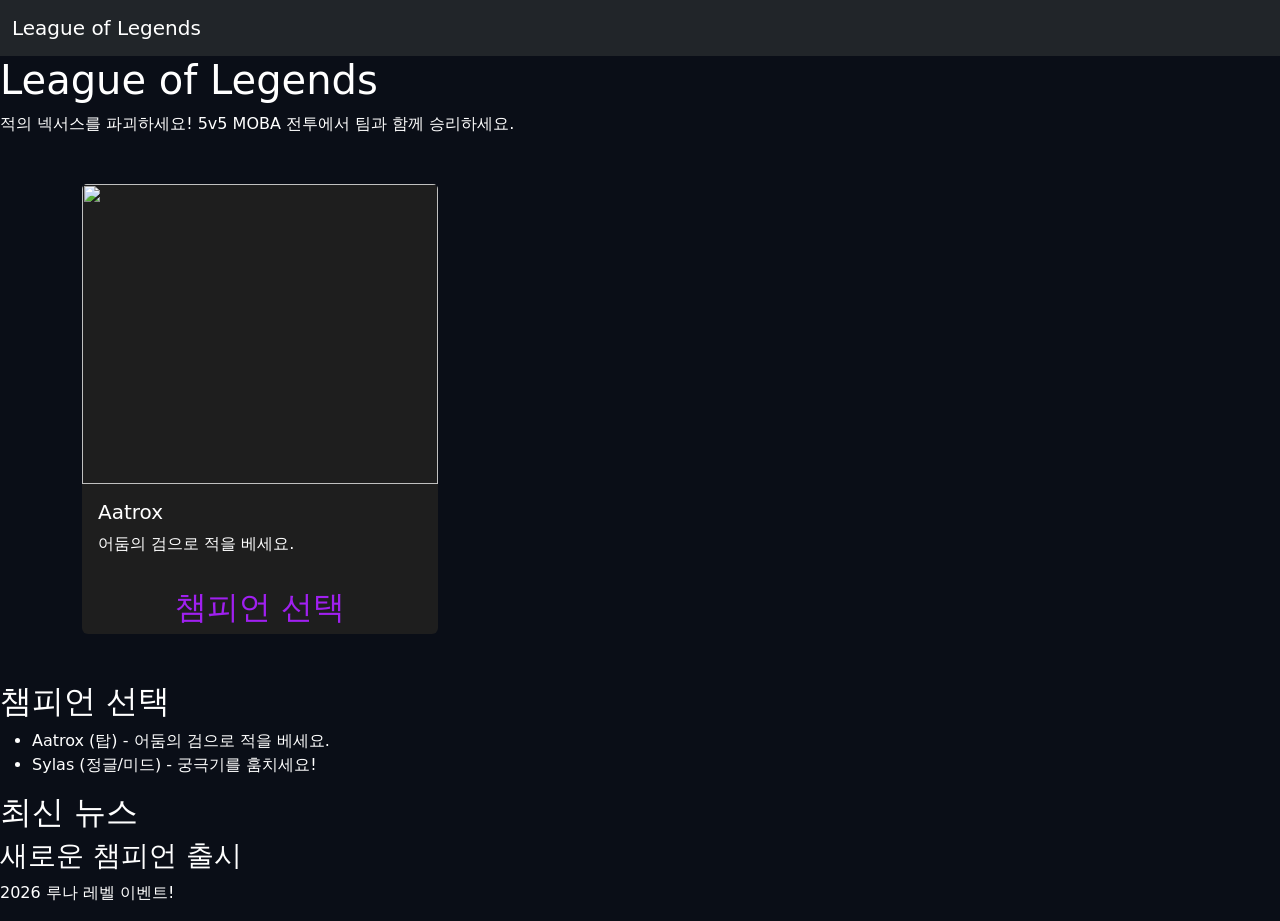
==== src/main/resources/META-INF/resources/index.html @ 58af2797 "2주차 수업 완료" ====
<!DOCTYPE html> <!-- 주석은 이렇게 입력! -->
<html lang=”ko”>
<head>
    <link href="https://cdn.jsdelivr.net/npm/bootstrap@5.3.0/dist/css/bootstrap.min.css" rel="stylesheet">
    <style>
        body { background-color: #0a0e17; color: #fff; }
        .accent-purple { color: #a020f0; }
        .card { background-color: #1e1e1e; border: none; color: white; }
        .btn-primary { background-color: #a020f0; border: none; }
        /* 4단계: 애니메이션 및 시각 효과 추가 */
.card {
transition: transform 0.3s, box-shadow 0.3s;
}
.card:hover {
transform: scale(1.05); /* 마우스를 올리면 커짐 */
box-shadow: 0 10px 20px rgba(255, 5, 5, 0.5); /* 보라색 광원 효과 */
}
.card-img-top {
height: 300px;
object-fit: cover; /* 이미지가 찌그러지지 않게 채움 */
}
    </style>
</head>
<body>
    <nav class="navbar navbar-expand-lg navbar-dark bg-dark">
    <div class="container-fluid"><a class="navbar-brand" href="#">League of Legends</a></div>
</nav>

<meta charset="UTF-8">
<title>LOL - 1단계</title>
</head>
<body>
<h1>League of Legends</h1>
<p>적의 넥서스를 파괴하세요! 5v5 MOBA 전투에서 팀과 함께 승리하세요.</p>
    <div class="container my-5">
        <div class="row">
            <div class="col-md-4">
                <div class="card">
                    <img src="https://ddragon.leagueoflegends.com/cdn/15.24.1/img/champion/Aatrox.png" class="card-img-top">
                    <div class="card-body">
                        <h5>Aatrox</h5>
                        <p>어둠의 검으로 적을 베세요.</p>
                    </div>
                    <h2 class="text-center accent-purple">챔피언 선택</h2>
                </div>
            </div>
        </div>
    </div>
<h2>챔피언 선택</h2>
<ul>
<li>Aatrox (탑) - 어둠의 검으로 적을 베세요.</li>
<li>Sylas (정글/미드) - 궁극기를 훔치세요!</li>
</ul>
<h2>최신 뉴스</h2>
<div>
    <h3>새로운 챔피언 출시</h3>
    <p>2026 루나 레벨 이벤트!</p>
</div>
</body>
</html>
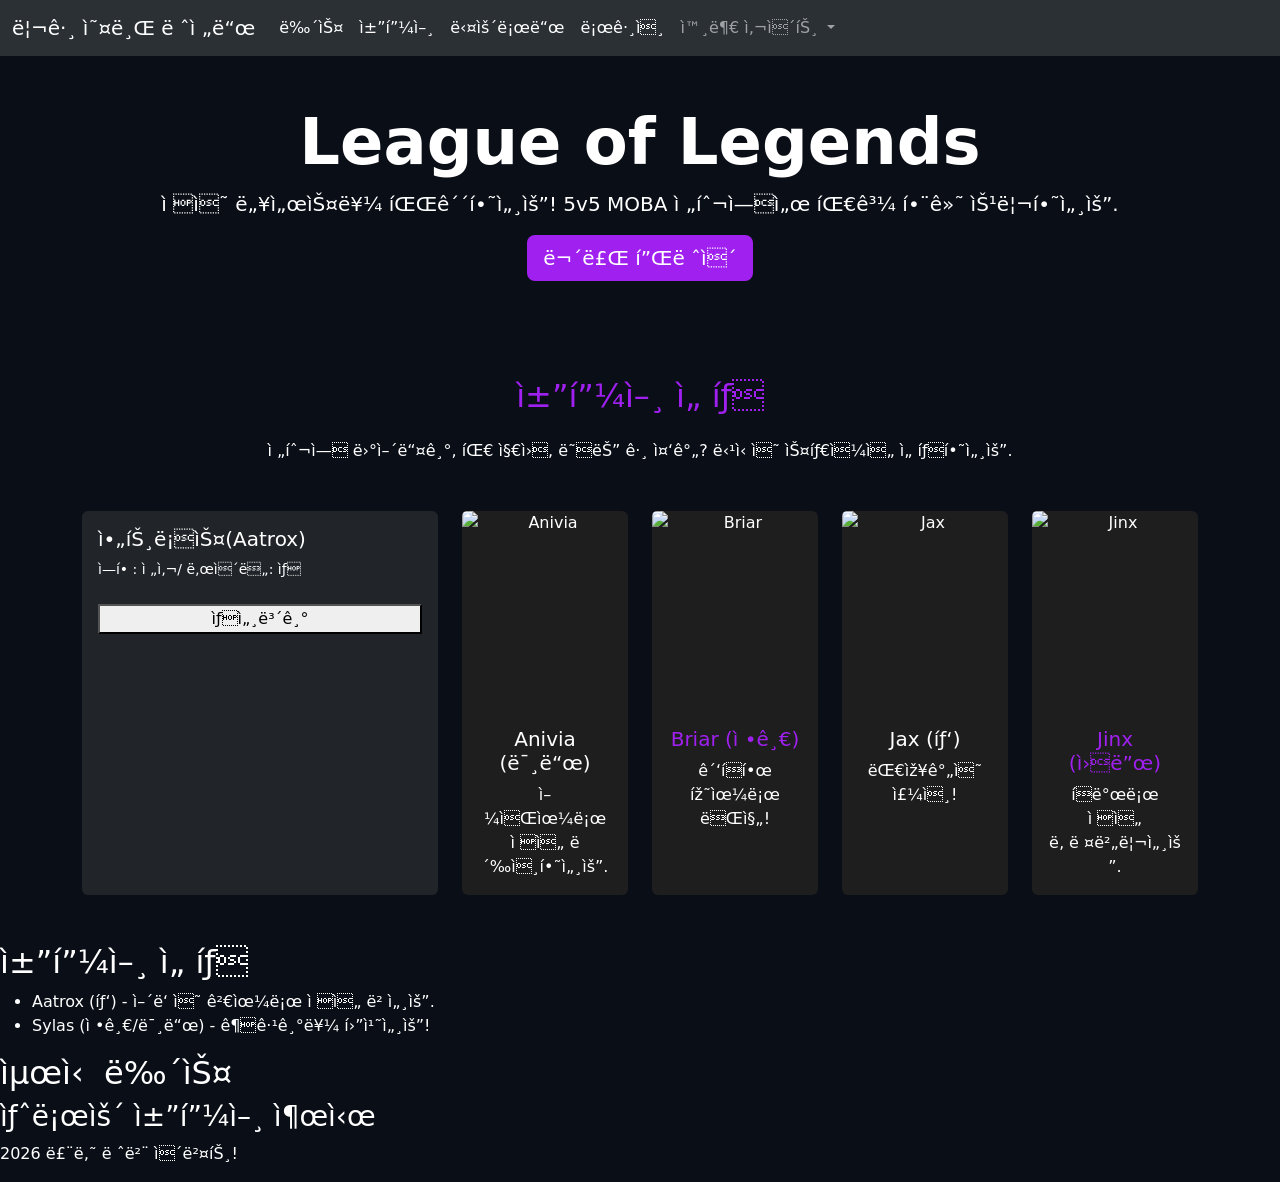
==== commit 3a19f6ab: "4주차 수업내용" ====
--- a/src/main/resources/META-INF/resources/index.html
+++ b/src/main/resources/META-INF/resources/index.html
@@ -1,37 +1,90 @@
 <!DOCTYPE html> <!-- 주석은 이렇게 입력! -->
 <html lang=”ko”>
 <head>
+    <meta name="viewport" content="width=device-width, initial-scale=1">
+    <link href="https://cdn.jsdelivr.net/npm/bootstrap@5.3.8/dist/css/bootstrap.min.css" rel="stylesheet" integrity="sha384-sRIl4kxILFvY47J16cr9ZwB07vP4J8+LH7qKQnuqkuIAvNWLzeN8tE5YBujZqJLB" crossorigin="anonymous">
+    <script src="https://cdn.jsdelivr.net/npm/bootstrap@5.3.8/dist/js/bootstrap.bundle.min.js" integrity="sha384-FKyoEForCGlyvwx9Hj09JcYn3nv7wiPVlz7YYwJrWVcXK/BmnVDxM+D2scQbITxI" crossorigin="anonymous"></script>
     <link href="https://cdn.jsdelivr.net/npm/bootstrap@5.3.0/dist/css/bootstrap.min.css" rel="stylesheet">
     <style>
         body { background-color: #0a0e17; color: #fff; }
         .accent-purple { color: #a020f0; }
         .card { background-color: #1e1e1e; border: none; color: white; }
         .btn-primary { background-color: #a020f0; border: none; }
-        /* 4단계: 애니메이션 및 시각 효과 추가 */
+        /* 4단계: 애니메이션및시각효과추가*/
 .card {
 transition: transform 0.3s, box-shadow 0.3s;
 }
-.card:hover {
-transform: scale(1.05); /* 마우스를 올리면 커짐 */
-box-shadow: 0 10px 20px rgba(255, 5, 5, 0.5); /* 보라색 광원 효과 */
+.card:hover{
+transform: scale(1.05); /* 마우스를올리면커짐*/
+box-shadow: 0 10px 20px rgba(160, 32, 240, 0.5); /* 보라색광원효과*/
 }
 .card-img-top {
-height: 300px;
-object-fit: cover; /* 이미지가 찌그러지지 않게 채움 */
+height: 200px;
+object-fit: cover; /* 이미지가찌그러지지않게채움*/
 }
     </style>
 </head>
 <body>
-    <nav class="navbar navbar-expand-lg navbar-dark bg-dark">
-    <div class="container-fluid"><a class="navbar-brand" href="#">League of Legends</a></div>
+    <!-- <nav class="navbar navbar-expand-lg navbar-dark bg-dark">
+         <div class="container-fluid"><a class="navbar-brand" href="index.html">League of Legends</a></div>
+         <div class="collapse navbar-collapse" id="navbarNav">
+            <ul class="navbar-nav ms-auto">
+                <li class="nav-item"><a class="nav-link" href="#">뉴스</a>
+                </li>
+                <li class="nav-item"><a class="nav-link" href="#">챔피언</a>
+                </li>
+                <li class="nav-item"><a class="nav-link" href="#">다운로드</a>
+                </li>
+                <li class="nav-item"><a class="nav-link" href="#">로그인</a>
+                </li>
+                <li class="nav-item"><a class="nav-link" href="https://www.leagueoflegends.com/ko-kr/">외부사이트</a></li>
+            </ul>
+        </div>
+    </nav> -->
+<nav class="navbar navbar-expand-lg bg-body-tertiary" data-bs-theme="dark">
+<div class="container-fluid">
+  <a class="navbar-brand" href="#">리그 오브 레전드</a>
+  <button class="navbar-toggler" type="button" data-bs-toggle="collapse" data-bs-target="#navbarNavDropdown" aria-controls="navbarNavDropdown" aria-expanded="false" aria-label="Toggle navigation">
+    <span class="navbar-toggler-icon"></span>
+  </button>
+  <div class="collapse navbar-collapse" id="navbarNavDropdown">
+    <ul class="navbar-nav">
+      <li class="nav-item">
+        <a class="nav-link active" aria-current="page" href="#">뉴스</a>
+      </li>
+           <li class="nav-item">
+        <a class="nav-link active" aria-current="page" href="#">챔피언</a>
+      </li>
+           <li class="nav-item">
+        <a class="nav-link active" aria-current="page" href="#">다운로드</a>
+      </li>
+           <li class="nav-item">
+        <a class="nav-link active" aria-current="page" href="#">로그인</a>
+      </li>
+      <li class="nav-item dropdown">
+        <a class="nav-link dropdown-toggle" href="#" role="button" data-bs-toggle="dropdown" aria-expanded="false">
+          외부 사이트
+        </a>
+        <ul class="dropdown-menu">
+          <li><a class="dropdown-item" href="#">롤 공식 홈</a></li>
+          <li><a class="dropdown-item" href="#">전적</a></li>
+          <li><a class="dropdown-item" href="#">유튜브</a></li>
+        </ul>
+      </li>
+    </ul>
+  </div>
+</div>
 </nav>
-
+<section class="hero d-flex align-items-center justify-content-center text-center py-5">
+        <div class="container">
+            <h1 class="display-3 fw-bold">League of Legends</h1>
+            <p class="lead">적의 넥서스를 파괴하세요! 5v5 MOBA 전투에서 팀과 함께 승리하세요.</p>
+            <a href="#" class="btn btn-primary btn-lg">무료 플레이</a>
+        </div>
+    </section>
 <meta charset="UTF-8">
-<title>LOL - 1단계</title>
-</head>
-<body>
+<!-- <title>LOL - 1단계</title>
 <h1>League of Legends</h1>
-<p>적의 넥서스를 파괴하세요! 5v5 MOBA 전투에서 팀과 함께 승리하세요.</p>
     <div class="container my-5">
         <div class="row">
             <div class="col-md-4">
@@ -45,7 +98,122 @@
                 </div>
             </div>
         </div>
+    </div> -->
+<!-- 챔피언 선택 섹션 (작은 썸네일 PNG로 업데이트!) -->
+<section class="container my-5">
+        <h2 class="text-center mb-4 accent-purple">챔피언 선택</h2>
+        <p class="text-center mb-5">전투에 뛰어들기, 팀 지원, 또는 그 중간? 당신의 스타일을 선택하세요.</p>
+        <div class="row g-4">
+            <!-- Aatrox -->
+            <!-- <div class="col-md-6 col-lg-4 col-xl-2">
+                <div class="card text-center h-100">
+                    <img src="https://ddragon.leagueoflegends.com/cdn/15.24.1/img/champion/Aatrox.png" class="card-img-top" alt="Aatrox" loading="lazy">
+                    <div class="card-body">
+                        <h5 class="card-title accent-red">Aatrox (탑)</h5>
+                        <p class="card-text">어둠의 검으로 적을 베세요.</p>
+                    </div>
+                </div>
+            </div> -->
+            <!-- Sylas -->
+            <!-- <div class="col-md-6 col-lg-4 col-xl-2">
+                <div class="card text-center h-100">
+                    <img src="https://ddragon.leagueoflegends.com/cdn/15.24.1/img/champion/Sylas.png" class="card-img-top" alt="Sylas" loading="lazy">
+                    <div class="card-body">
+                        <h5 class="card-title accent-purple">Sylas (정글/미드)</h5>
+                        <p class="card-text">궁극기를 훔치세요!</p>
+                    </div>
+                </div>
+            </div> -->
+
+            <div class="col">
+                <div class="card bg-dark text-white border-secondary h-100">
+                <imgsrc="images/" class="card-img-top" alt="아트록스">
+                <div class="card-body">
+                <h5 class="card-title">아트록스(Aatrox)</h5>
+                <p class="card-text small">역할: 전사/ 난이도: 상</p>
+                </div>
+                <div class="card-footer bg-transparent border-0">
+                <button class="btnbtn-outline-light w-100"
+                data-bs-toggle="modal"
+                data-bs-target="#modalAatrox"
+                data-champ="Aatrox">
+                상세보기
+                </button>
+                </div>
+                </div>
+                </div>
+
+            <!-- Anivia -->
+            <div class="col-md-6 col-lg-4 col-xl-2">
+                <div class="card text-center h-100">
+                    <img src="https://ddragon.leagueoflegends.com/cdn/15.24.1/img/champion/Anivia.png" class="card-img-top" alt="Anivia" loading="lazy">
+                    <div class="card-body">
+                        <h5 class="card-title accent-red">Anivia (미드)</h5>
+                        <p class="card-text">얼음으로 적을 봉인하세요.</p>
+                    </div>
+                </div>
+            </div>
+            <!-- Briar -->
+            <div class="col-md-6 col-lg-4 col-xl-2">
+                <div class="card text-center h-100">
+                    <img src="https://ddragon.leagueoflegends.com/cdn/15.24.1/img/champion/Briar.png" class="card-img-top" alt="Briar" loading="lazy">
+                    <div class="card-body">
+                        <h5 class="card-title accent-purple">Briar (정글)</h5>
+                        <p class="card-text">광폭한 힘으로 돌진!</p>
+                    </div>
+                </div>
+            </div>
+            <!-- Jax -->
+            <div class="col-md-6 col-lg-4 col-xl-2">
+                <div class="card text-center h-100">
+                    <img src="https://ddragon.leagueoflegends.com/cdn/15.24.1/img/champion/Jax.png" class="card-img-top" alt="Jax" loading="lazy">
+                    <div class="card-body">
+                        <h5 class="card-title accent-red">Jax (탑)</h5>
+                        <p class="card-text">대장간의 주인!</p>
+                    </div>
+                </div>
+            </div>
+            <!-- Jinx -->
+            <div class="col-md-6 col-lg-4 col-xl-2">
+                <div class="card text-center h-100">
+                    <img src="https://ddragon.leagueoflegends.com/cdn/15.24.1/img/champion/Jinx.png" class="card-img-top" alt="Jinx" loading="lazy">
+                    <div class="card-body">
+                        <h5 class="card-title accent-purple">Jinx (원딜)</h5>
+                        <p class="card-text">폭발로 적을 날려버리세요.</p>
+                    </div>
+                </div>
+            </div>
+        </div>
+    </section>
+
     </div>
+    <!--모달(iframe으로Aatrox.html 불러오기) -->
+    <div class="modal fade" id="modalAatrox" tabindex="-1" aria-labelledby="modalAatroxLabel" aria-hidden="true">
+    <div class="modal-dialog modal-xl modal-dialog-centered modal-dialog-scrollable">
+    <div class="modal-content bg-dark text-white border-secondary">
+    <!--헤더-->
+    <div class="modal-header border-secondary">
+    <h5 class="modal-title" id="modalAatroxLabel">아트록스(Aatrox) 상세정보</h5>
+    <button type="button" class="btn-close btn-close-white" data-bs-dismiss="modal" aria-label="Close"></button>
+    </div>
+
+    <!--바디: iframe으로내용채움-->
+<div class="modal-body p-0" style="height: 65vh; background: #0a0e17;">
+<iframe
+src="modals/Aatrox.html"
+frameborder="0"
+style="width: 100%; height: 100%; border: none;"
+allowfullscreen>
+</iframe>
+</div>
+<!--푸터-->
+<div class="modal-footer border-secondary">
+<button type="button" class="btnbtn-outline-light" data-bs-dismiss="modal">닫기</button>
+</div>
+</div>
+</div>
+</div>
+
 <h2>챔피언 선택</h2>
 <ul>
 <li>Aatrox (탑) - 어둠의 검으로 적을 베세요.</li>
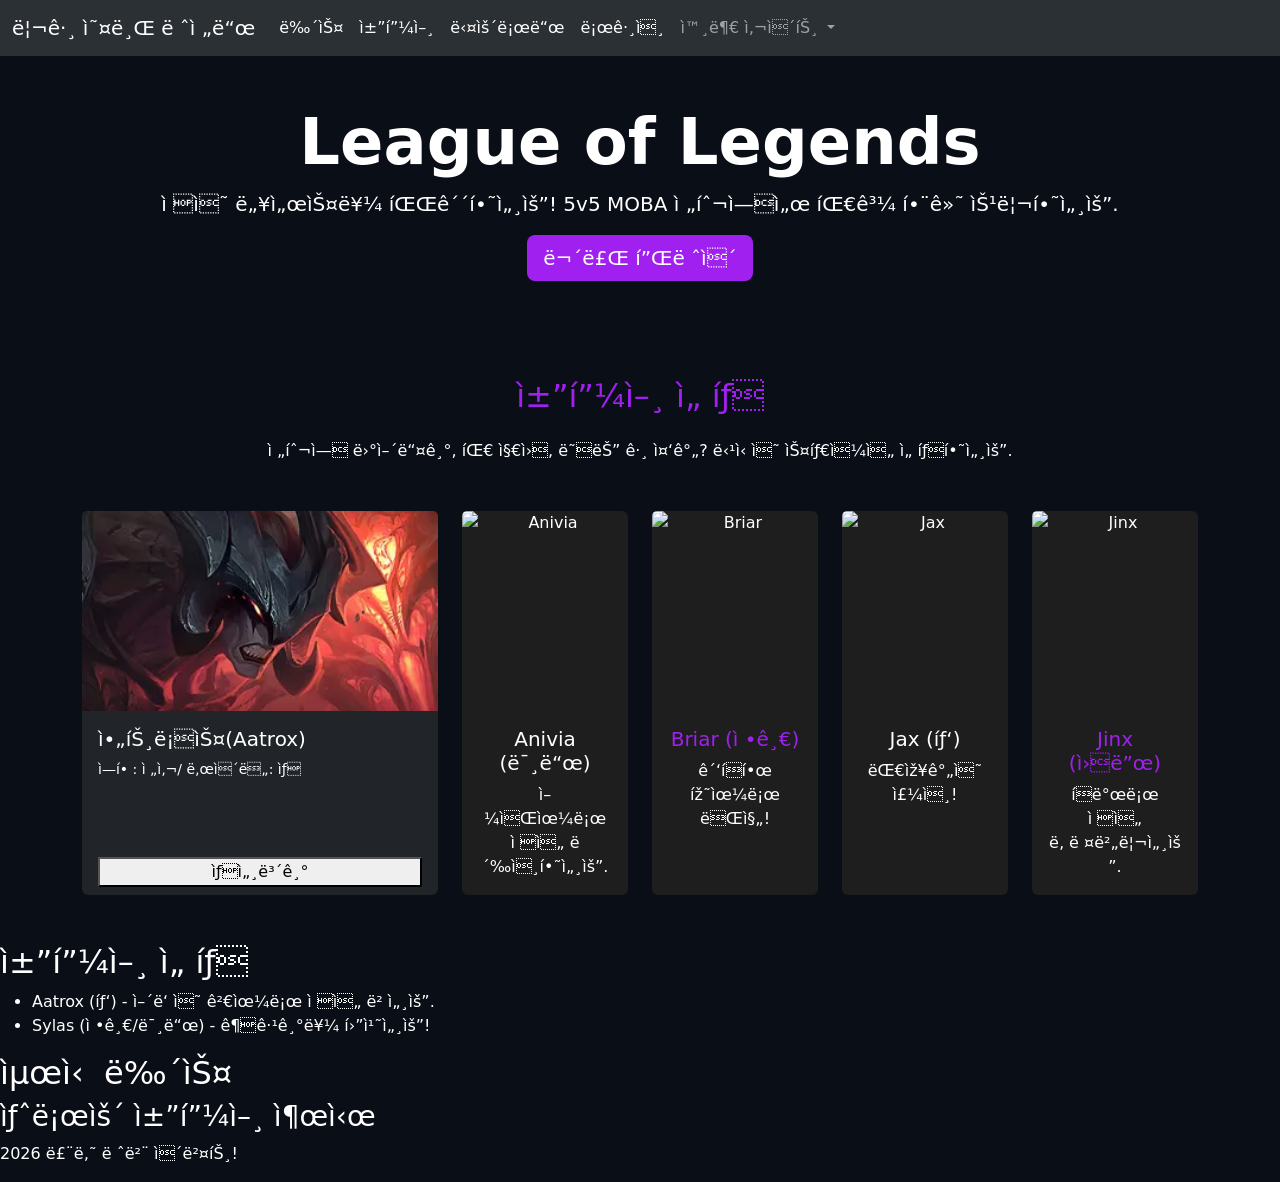
==== commit dc93cad6: "5주차 수업내용" ====
--- a/src/main/resources/META-INF/resources/index.html
+++ b/src/main/resources/META-INF/resources/index.html
@@ -56,7 +56,7 @@
         <a class="nav-link active" aria-current="page" href="#">챔피언</a>
       </li>
            <li class="nav-item">
-        <a class="nav-link active" aria-current="page" href="#">다운로드</a>
+        <a class="nav-link active" aria-current="page" href="main_page_sub/download.html">다운로드</a>
       </li>
            <li class="nav-item">
         <a class="nav-link active" aria-current="page" href="#">로그인</a>
@@ -127,7 +127,7 @@
 
             <div class="col">
                 <div class="card bg-dark text-white border-secondary h-100">
-                <imgsrc="images/" class="card-img-top" alt="아트록스">
+                <img src="images/Aatrox.png" class="card-img-top" alt="아트록스">
                 <div class="card-body">
                 <h5 class="card-title">아트록스(Aatrox)</h5>
                 <p class="card-text small">역할: 전사/ 난이도: 상</p>
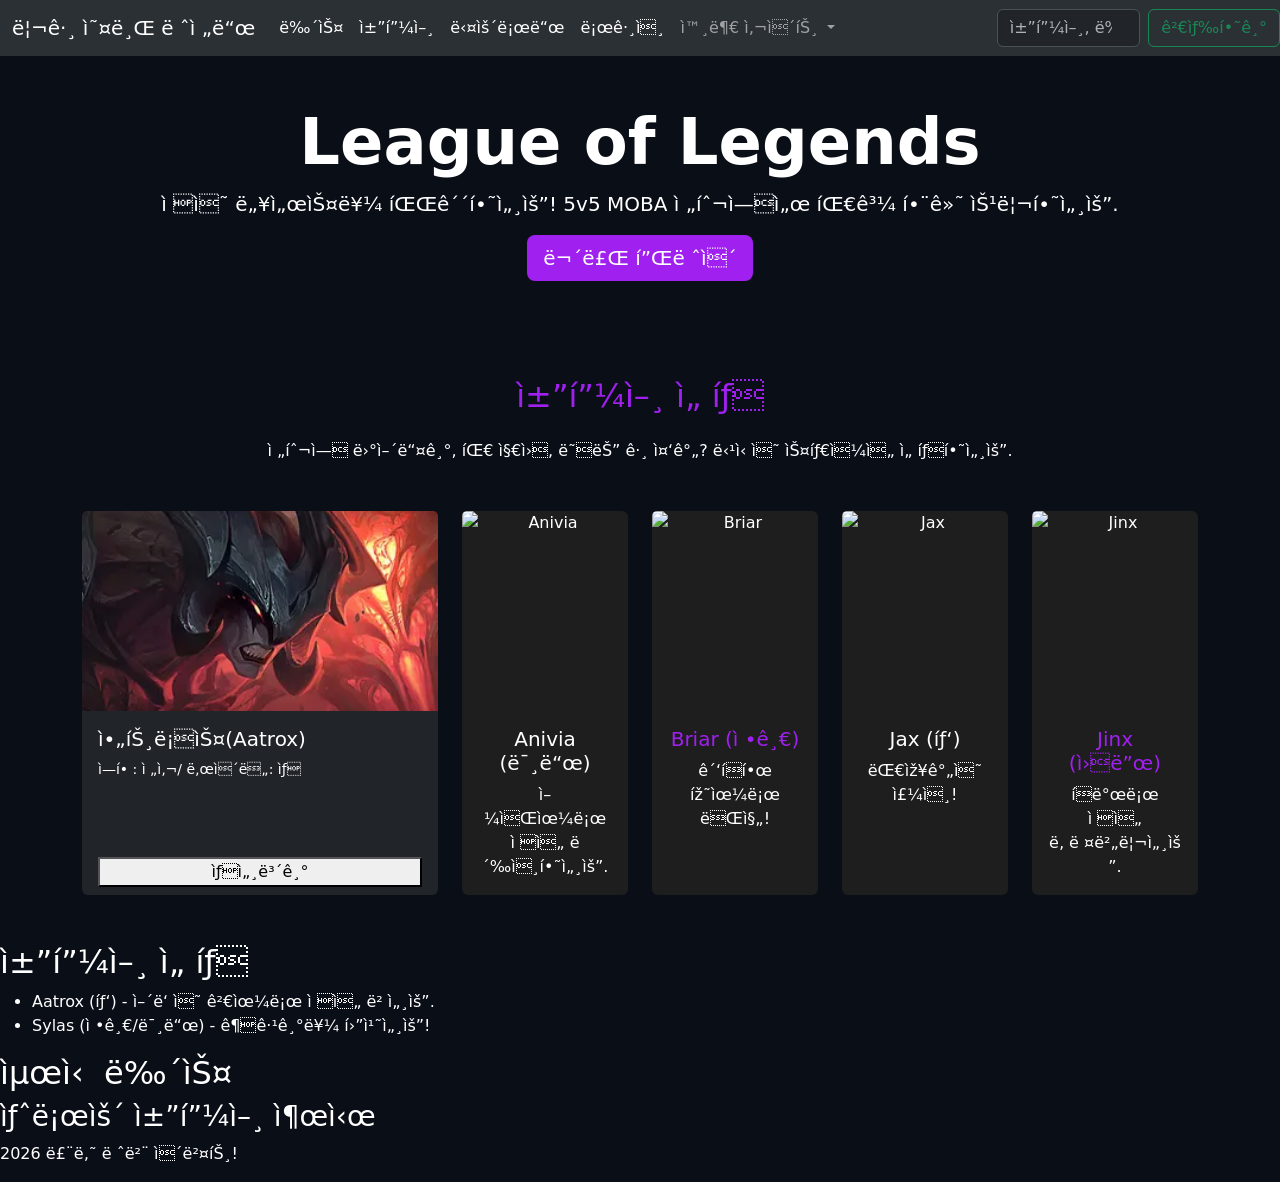
==== commit db55cbbd: "6주차 수업내용" ====
--- a/src/main/resources/META-INF/resources/index.html
+++ b/src/main/resources/META-INF/resources/index.html
@@ -3,7 +3,15 @@
 <head>
     <meta name="viewport" content="width=device-width, initial-scale=1">
     <link href="https://cdn.jsdelivr.net/npm/bootstrap@5.3.8/dist/css/bootstrap.min.css" rel="stylesheet" integrity="sha384-sRIl4kxILFvY47J16cr9ZwB07vP4J8+LH7qKQnuqkuIAvNWLzeN8tE5YBujZqJLB" crossorigin="anonymous">
-    <script src="https://cdn.jsdelivr.net/npm/bootstrap@5.3.8/dist/js/bootstrap.bundle.min.js" integrity="sha384-FKyoEForCGlyvwx9Hj09JcYn3nv7wiPVlz7YYwJrWVcXK/BmnVDxM+D2scQbITxI" crossorigin="anonymous"></script>
+    <script src="js/bootstrap.bundle.min.js"></script>
+    <script src="js/test.js"></script>
+    
+    <script>
+        window.onload = function() {
+        alert("메인 페이지 로딩 완료");
+        }
+    </script>
+
     <link href="https://cdn.jsdelivr.net/npm/bootstrap@5.3.0/dist/css/bootstrap.min.css" rel="stylesheet">
     <style>
         body { background-color: #0a0e17; color: #fff; }
@@ -74,12 +82,16 @@
     </ul>
   </div>
 </div>
+        <form class="d-flex" id="searchForm">
+            <input class="form-control me-2" type="search" placeholder="챔피언, 뉴스 검색..." aria-label="Search" id="searchInput">
+            <button class="btn btn-outline-success" type="submit">검색하기</button>
+        </form>
 </nav>
 <section class="hero d-flex align-items-center justify-content-center text-center py-5">
         <div class="container">
             <h1 class="display-3 fw-bold">League of Legends</h1>
             <p class="lead">적의 넥서스를 파괴하세요! 5v5 MOBA 전투에서 팀과 함께 승리하세요.</p>
-            <a href="#" class="btn btn-primary btn-lg">무료 플레이</a>
+            <a href="#" class="btn btn-primary btn-lg" onclick="alert('즐거운 플레이 되세요')">무료 플레이</a>
         </div>
     </section>
 <meta charset="UTF-8">
@@ -224,5 +236,6 @@
     <h3>새로운 챔피언 출시</h3>
     <p>2026 루나 레벨 이벤트!</p>
 </div>
+<script src="js/search.js"></script>
 </body>
 </html>
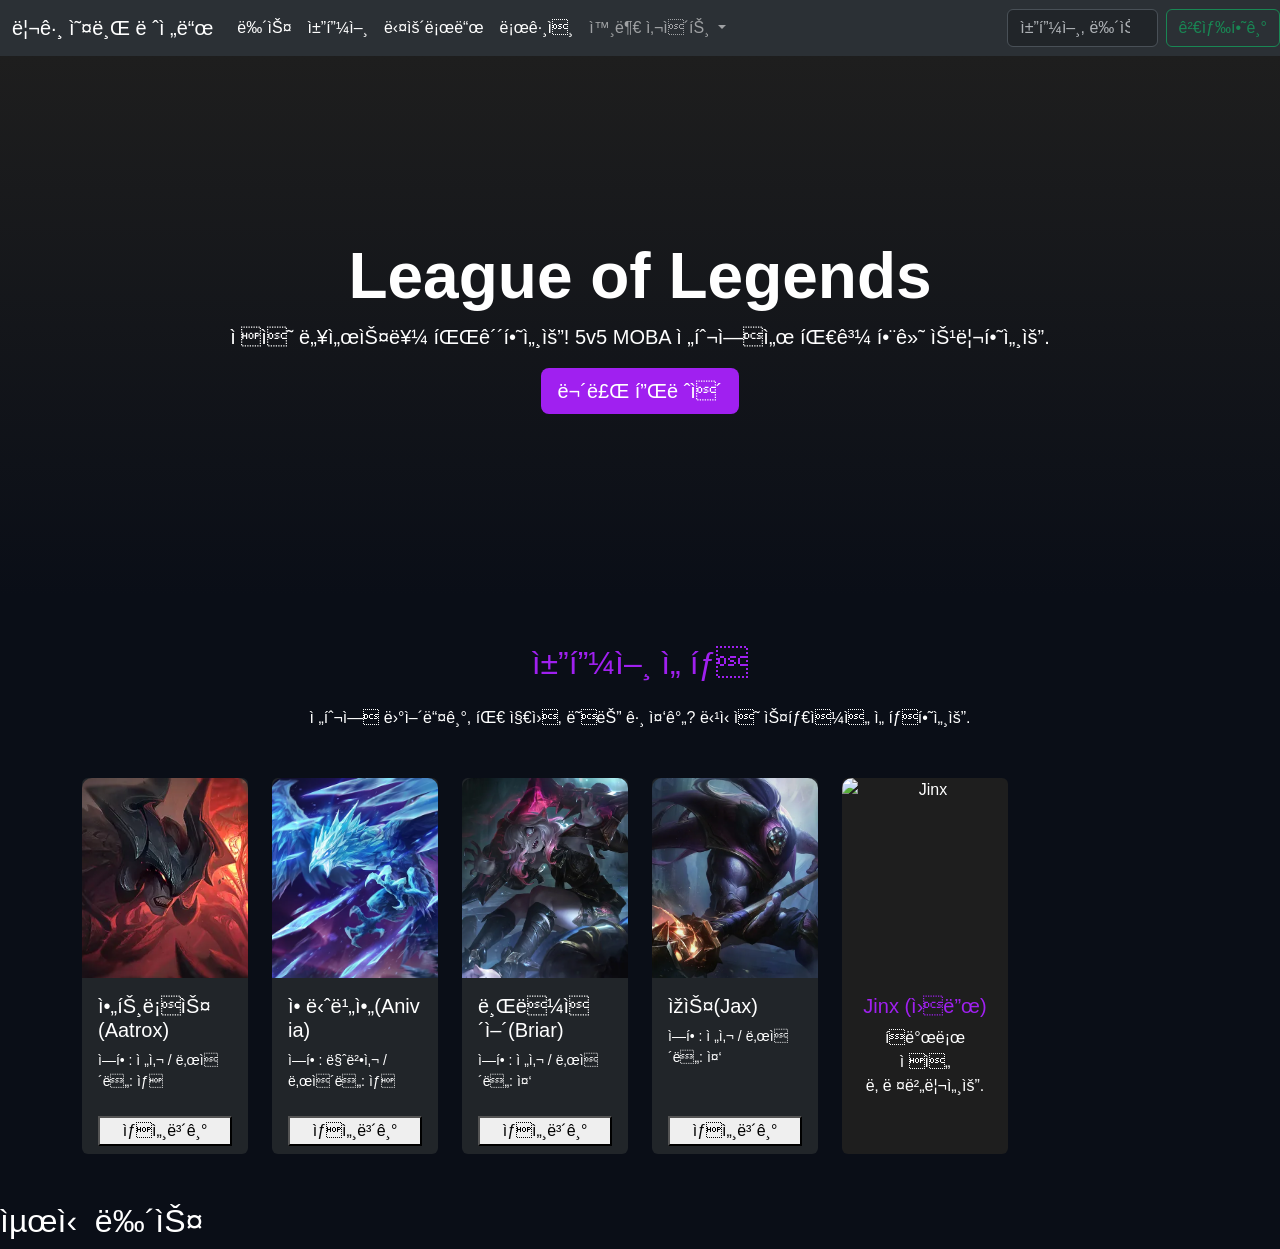
==== commit 2669d54e: "7주차 수업내용" ====
--- a/src/main/resources/META-INF/resources/index.html
+++ b/src/main/resources/META-INF/resources/index.html
@@ -13,24 +13,25 @@
     </script>
 
     <link href="https://cdn.jsdelivr.net/npm/bootstrap@5.3.0/dist/css/bootstrap.min.css" rel="stylesheet">
-    <style>
+    <link rel="stylesheet" href="css/main.css">
+    <!-- <style>
         body { background-color: #0a0e17; color: #fff; }
         .accent-purple { color: #a020f0; }
         .card { background-color: #1e1e1e; border: none; color: white; }
         .btn-primary { background-color: #a020f0; border: none; }
         /* 4단계: 애니메이션및시각효과추가*/
-.card {
-transition: transform 0.3s, box-shadow 0.3s;
-}
-.card:hover{
-transform: scale(1.05); /* 마우스를올리면커짐*/
-box-shadow: 0 10px 20px rgba(160, 32, 240, 0.5); /* 보라색광원효과*/
-}
-.card-img-top {
-height: 200px;
-object-fit: cover; /* 이미지가찌그러지지않게채움*/
-}
-    </style>
+        .card {
+            transition: transform 0.3s, box-shadow 0.3s;
+            }
+        .card:hover{
+            transform: scale(1.05); /* 마우스를올리면커짐*/
+            box-shadow: 0 10px 20px rgba(160, 32, 240, 0.5); /* 보라색광원효과*/
+            }
+        .card-img-top {
+            height: 200px;
+            object-fit: cover; /* 이미지가찌그러지지않게채움*/
+            }
+    </style> -->
 </head>
 <body>
     <!-- <nav class="navbar navbar-expand-lg navbar-dark bg-dark">
@@ -137,54 +138,82 @@
                 </div>
             </div> -->
 
-            <div class="col">
+            <!-- Aatrox -->
+            <div class="col-md-6 col-lg-4 col-xl-2">
                 <div class="card bg-dark text-white border-secondary h-100">
-                <img src="images/Aatrox.png" class="card-img-top" alt="아트록스">
-                <div class="card-body">
-                <h5 class="card-title">아트록스(Aatrox)</h5>
-                <p class="card-text small">역할: 전사/ 난이도: 상</p>
-                </div>
-                <div class="card-footer bg-transparent border-0">
-                <button class="btnbtn-outline-light w-100"
-                data-bs-toggle="modal"
-                data-bs-target="#modalAatrox"
-                data-champ="Aatrox">
-                상세보기
-                </button>
-                </div>
-                </div>
-                </div>
+                    <img src="images/Aatrox.png" class="card-img-top" alt="아트록스">
+                        <div class="card-body">
+                            <h5 class="card-title">아트록스(Aatrox)</h5>
+                            <p class="card-text small">역할: 전사 / 난이도: 상</p>
+                        </div>
+                    <div class="card-footer bg-transparent border-0">
+                    <button class="btnbtn-outline-light w-100"
+                    data-bs-toggle="modal"
+                    data-bs-target="#modalAatrox"
+                    data-champ="Aatrox">
+                    상세보기
+                    </button>
+                    </div>
+                </div>
+            </div>
 
             <!-- Anivia -->
-            <div class="col-md-6 col-lg-4 col-xl-2">
-                <div class="card text-center h-100">
-                    <img src="https://ddragon.leagueoflegends.com/cdn/15.24.1/img/champion/Anivia.png" class="card-img-top" alt="Anivia" loading="lazy">
-                    <div class="card-body">
-                        <h5 class="card-title accent-red">Anivia (미드)</h5>
-                        <p class="card-text">얼음으로 적을 봉인하세요.</p>
-                    </div>
-                </div>
-            </div>
+             <div class="col-md-6 col-lg-4 col-xl-2">
+                <div class="card bg-dark text-white border-secondary h-100">
+                    <img src="images/Anivia.png" class="card-img-top" alt="애니비아">
+                        <div class="card-body">
+                            <h5 class="card-title">애니비아(Anivia)</h5>
+                            <p class="card-text small">역할: 마법사 / 난이도: 상</p>
+                        </div>
+                    <div class="card-footer bg-transparent border-0">
+                    <button class="btnbtn-outline-light w-100"
+                    data-bs-toggle="modal"
+                    data-bs-target="#modalAnivia"
+                    data-champ="Anivia">
+                    상세보기
+                    </button>
+                    </div>
+                </div>
+            </div>
+
             <!-- Briar -->
-            <div class="col-md-6 col-lg-4 col-xl-2">
-                <div class="card text-center h-100">
-                    <img src="https://ddragon.leagueoflegends.com/cdn/15.24.1/img/champion/Briar.png" class="card-img-top" alt="Briar" loading="lazy">
-                    <div class="card-body">
-                        <h5 class="card-title accent-purple">Briar (정글)</h5>
-                        <p class="card-text">광폭한 힘으로 돌진!</p>
-                    </div>
-                </div>
-            </div>
+             <div class="col-md-6 col-lg-4 col-xl-2">
+                <div class="card bg-dark text-white border-secondary h-100">
+                    <img src="images/Briar.png" class="card-img-top" alt="브라이어">
+                        <div class="card-body">
+                            <h5 class="card-title">브라이어(Briar)</h5>
+                            <p class="card-text small">역할: 전사 / 난이도: 중</p>
+                        </div>
+                    <div class="card-footer bg-transparent border-0">
+                    <button class="btnbtn-outline-light w-100"
+                    data-bs-toggle="modal"
+                    data-bs-target="#modalBriar"
+                    data-champ="Briar">
+                    상세보기
+                    </button>
+                    </div>
+                </div>
+            </div>
+
             <!-- Jax -->
-            <div class="col-md-6 col-lg-4 col-xl-2">
-                <div class="card text-center h-100">
-                    <img src="https://ddragon.leagueoflegends.com/cdn/15.24.1/img/champion/Jax.png" class="card-img-top" alt="Jax" loading="lazy">
-                    <div class="card-body">
-                        <h5 class="card-title accent-red">Jax (탑)</h5>
-                        <p class="card-text">대장간의 주인!</p>
-                    </div>
-                </div>
-            </div>
+             <div class="col-md-6 col-lg-4 col-xl-2">
+                <div class="card bg-dark text-white border-secondary h-100">
+                    <img src="images/Jax.png" class="card-img-top" alt="잭스">
+                        <div class="card-body">
+                            <h5 class="card-title">잭스(Jax)</h5>
+                            <p class="card-text small">역할: 전사 / 난이도: 중</p>
+                        </div>
+                    <div class="card-footer bg-transparent border-0">
+                    <button class="btnbtn-outline-light w-100"
+                    data-bs-toggle="modal"
+                    data-bs-target="#modalJax"
+                    data-champ="Jax">
+                    상세보기
+                    </button>
+                    </div>
+                </div>
+            </div>
+
             <!-- Jinx -->
             <div class="col-md-6 col-lg-4 col-xl-2">
                 <div class="card text-center h-100">
@@ -201,41 +230,153 @@
     </div>
     <!--모달(iframe으로Aatrox.html 불러오기) -->
     <div class="modal fade" id="modalAatrox" tabindex="-1" aria-labelledby="modalAatroxLabel" aria-hidden="true">
-    <div class="modal-dialog modal-xl modal-dialog-centered modal-dialog-scrollable">
-    <div class="modal-content bg-dark text-white border-secondary">
-    <!--헤더-->
-    <div class="modal-header border-secondary">
-    <h5 class="modal-title" id="modalAatroxLabel">아트록스(Aatrox) 상세정보</h5>
-    <button type="button" class="btn-close btn-close-white" data-bs-dismiss="modal" aria-label="Close"></button>
-    </div>
-
-    <!--바디: iframe으로내용채움-->
-<div class="modal-body p-0" style="height: 65vh; background: #0a0e17;">
-<iframe
-src="modals/Aatrox.html"
-frameborder="0"
-style="width: 100%; height: 100%; border: none;"
-allowfullscreen>
-</iframe>
-</div>
-<!--푸터-->
-<div class="modal-footer border-secondary">
-<button type="button" class="btnbtn-outline-light" data-bs-dismiss="modal">닫기</button>
-</div>
-</div>
-</div>
-</div>
-
-<h2>챔피언 선택</h2>
-<ul>
-<li>Aatrox (탑) - 어둠의 검으로 적을 베세요.</li>
-<li>Sylas (정글/미드) - 궁극기를 훔치세요!</li>
-</ul>
+        <div class="modal-dialog modal-xl modal-dialog-centered modal-dialog-scrollable">
+            <div class="modal-content bg-dark text-white border-secondary">
+                <!--헤더-->
+                <div class="modal-header border-secondary">
+                    <h5 class="modal-title" id="modalAatroxLabel">아트록스(Aatrox) 상세정보</h5>
+                    <button type="button" class="btn-close btn-close-white" data-bs-dismiss="modal" aria-label="Close"></button>
+                </div>
+
+                <!--바디: iframe으로내용채움-->
+                <div class="modal-body p-0" style="height: 65vh; background: #0a0e17;">
+                    <iframe
+                        src="modals/Aatrox.html"
+                        frameborder="0"
+                        style="width: 100%; height: 100%; border: none;"
+                        allowfullscreen>
+                    </iframe>
+                </div>
+                <!--푸터-->
+                <div class="modal-footer border-secondary">
+                    <button type="button" class="btnbtn-outline-light" data-bs-dismiss="modal">닫기</button>
+                </div>
+            </div>
+        </div>
+    </div>
+
+    <!--모달(iframe으로Anivia.html 불러오기) -->
+    <div class="modal fade" id="modalAnivia" tabindex="-1" aria-labelledby="modalAniviaLabel" aria-hidden="true">
+        <div class="modal-dialog modal-xl modal-dialog-centered modal-dialog-scrollable">
+            <div class="modal-content bg-dark text-white border-secondary">
+                <!--헤더-->
+                <div class="modal-header border-secondary">
+                    <h5 class="modal-title" id="modalAniviaLabel">애니비아(Anivia) 상세정보</h5>
+                    <button type="button" class="btn-close btn-close-white" data-bs-dismiss="modal" aria-label="Close"></button>
+                </div>
+
+                <!--바디: iframe으로내용채움-->
+                <div class="modal-body p-0" style="height: 65vh; background: #0a0e17;">
+                    <iframe
+                        src="modals/Anivia.html"
+                        frameborder="0"
+                        style="width: 100%; height: 100%; border: none;"
+                        allowfullscreen>
+                    </iframe>
+                </div>
+                <!--푸터-->
+                <div class="modal-footer border-secondary">
+                    <button type="button" class="btnbtn-outline-light" data-bs-dismiss="modal">닫기</button>
+                </div>
+            </div>
+        </div>
+    </div>
+
+    <!--모달(iframe으로Briar.html 불러오기) -->
+    <div class="modal fade" id="modalBriar" tabindex="-1" aria-labelledby="modalBriarLabel" aria-hidden="true">
+        <div class="modal-dialog modal-xl modal-dialog-centered modal-dialog-scrollable">
+            <div class="modal-content bg-dark text-white border-secondary">
+                <!--헤더-->
+                <div class="modal-header border-secondary">
+                    <h5 class="modal-title" id="modalBriarLabel">브라이어(Briar) 상세정보</h5>
+                    <button type="button" class="btn-close btn-close-white" data-bs-dismiss="modal" aria-label="Close"></button>
+                </div>
+
+                <!--바디: iframe으로내용채움-->
+                <div class="modal-body p-0" style="height: 65vh; background: #0a0e17;">
+                    <iframe
+                        src="modals/Briar.html"
+                        frameborder="0"
+                        style="width: 100%; height: 100%; border: none;"
+                        allowfullscreen>
+                    </iframe>
+                </div>
+                <!--푸터-->
+                <div class="modal-footer border-secondary">
+                    <button type="button" class="btnbtn-outline-light" data-bs-dismiss="modal">닫기</button>
+                </div>
+            </div>
+        </div>
+    </div>
+
+    <!--모달(iframe으로Jax.html 불러오기) -->
+    <div class="modal fade" id="modalJax" tabindex="-1" aria-labelledby="modalJaxLabel" aria-hidden="true">
+        <div class="modal-dialog modal-xl modal-dialog-centered modal-dialog-scrollable">
+            <div class="modal-content bg-dark text-white border-secondary">
+                <!--헤더-->
+                <div class="modal-header border-secondary">
+                    <h5 class="modal-title" id="modalJaxLabel">잭스(Jax) 상세정보</h5>
+                    <button type="button" class="btn-close btn-close-white" data-bs-dismiss="modal" aria-label="Close"></button>
+                </div>
+
+                <!--바디: iframe으로내용채움-->
+                <div class="modal-body p-0" style="height: 65vh; background: #0a0e17;">
+                    <iframe
+                        src="modals/Jax.html"
+                        frameborder="0"
+                        style="width: 100%; height: 100%; border: none;"
+                        allowfullscreen>
+                    </iframe>
+                </div>
+                <!--푸터-->
+                <div class="modal-footer border-secondary">
+                    <button type="button" class="btnbtn-outline-light" data-bs-dismiss="modal">닫기</button>
+                </div>
+            </div>
+        </div>
+    </div>
+
 <h2>최신 뉴스</h2>
-<div>
-    <h3>새로운 챔피언 출시</h3>
-    <p>2026 루나 레벨 이벤트!</p>
-</div>
+<!-- ===== 검색 결과 섹션 (기본 숨김) ===== -->
+<section id="searchResults">
+    <!-- 키워드 헤더 -->
+    <div class="search-keyword-header">
+        <h1 id="searchKeywordDisplay"></h1>
+    </div>
+    <!-- 본문: 사이드바 + 콘텐츠 -->
+    <div class="search-body">
+        <div class="container-fluid px-0">
+            <div class="row g-0">
+                <!-- 왼쪽 카테고리 사이드바 -->
+                <div class="col-md-3 col-lg-2 search-sidebar bg-white py-4">
+                    <div class="px-3 mb-3" style="font-size:0.8rem; color:#999; text-transform:uppercase; letter-spacing:0.1em;">카테고리</div>
+                        <div class="search-category-item active" onclick="switchCategory('champion', this)">
+                            챔피언 <span class="count" id="champCount">(0)</span>
+                        </div>
+                        <div class="search-category-item" onclick="switchCategory('news', this)">
+                            뉴스 <span class="count" id="newsCount">(0)</span>
+                        </div>
+                    </div>
+                </div>
+                <!-- 오른쪽 콘텐츠 -->
+                <div class="col-md-9 col-lg-10 search-content-area">
+                    <!-- 챔피언 결과 -->
+                    <div id="resultChampion">
+                        <h5 class="mb-4" style="color:#333;">챔피언</h5>
+                            <div id="championResultList"></div>
+                        </div>
+                        <!-- 뉴스 결과 -->
+                        <div id="resultNews" style="display:none;">
+                            <h5 class="mb-4" style="color:#333;">뉴스</h5>
+                            <div id="newsResultList"></div>
+                        </div>
+                    </div>
+                </div>
+            </div>
+        </div>
+</section>
+
 <script src="js/search.js"></script>
+
 </body>
 </html>
--- a/src/main/resources/META-INF/resources/css/main.css
+++ b/src/main/resources/META-INF/resources/css/main.css
@@ -0,0 +1,89 @@
+/* ── 기본 레이아웃 ──────────────────────────────────────────── */
+body { background-color: #0a0e17; color: #fff; font-family: 'Arial', sans-serif; }
+.navbar { background-color: #000; }
+.hero { background: linear-gradient(to bottom, #1e1e1e, #0a0e17); min-height: 60vh; }
+
+/* ── 강조 색상 ──────────────────────────────────────────────── */
+.accent-purple { color: #a020f0; }
+.accent-red { color: #ff0000; }
+
+/* ── 카드 ────────────────────────────────────────────────────── */
+.card { background-color: #1e1e1e; border: none; transition: transform 0.3s, box-shadow 0.3s; }
+.card:hover { transform: scale(1.05); box-shadow: 0 10px 20px rgba(160, 32, 240, 0.5); }
+.card-img-top { height: 200px; object-fit: cover; border-radius: 10px 10px 0 0; }
+
+/* ── 버튼 ────────────────────────────────────────────────────── */
+.btn-primary { background-color: #a020f0; border: none; }
+.btn-primary:hover { background-color: #800080; }
+
+/* ── 검색 결과 페이지 ────────────────────────────────────────── */
+#searchResults { display: none; }
+
+.search-keyword-header {
+    background: #0a0a0a;
+    background-image: radial-gradient(ellipse at center, #1a1a1a 0%, #000 70%);
+    min-height: 180px;
+    display: flex;
+    align-items: center;
+    justify-content: center;
+    border-bottom: 2px solid #c8a96e;
+}
+.search-keyword-header h1 {
+    font-size: 2.8rem;
+    font-weight: 700;
+    color: #fff;
+    letter-spacing: 0.05em;
+}
+
+.search-body { background-color: #f0ede8; min-height: 500px; }
+.search-sidebar { border-right: 1px solid #ddd; }
+
+.search-category-item {
+    padding: 14px 20px;
+    cursor: pointer;
+    color: #333;
+    font-size: 0.95rem;
+    border-left: 3px solid transparent;
+    transition: all 0.2s;
+}
+.search-category-item:hover { background: #e0dcd5; }
+.search-category-item.active {
+    border-left: 3px solid #c8253a;
+    font-weight: 700;
+    color: #c8253a;
+    background: #e8e4df;
+}
+.search-category-item .count { color: #999; font-size: 0.85rem; margin-left: 6px; }
+
+.search-content-area { padding: 30px; }
+
+.search-result-card {
+    background: #fff;
+    border: none;
+    border-radius: 6px;
+    margin-bottom: 16px;
+    transition: box-shadow 0.2s;
+}
+.search-result-card:hover { box-shadow: 0 4px 15px rgba(0,0,0,0.15); }
+.search-result-card img { width: 110px; height: 80px; object-fit: cover; border-radius: 6px 0 0 6px; }
+
+.no-result { text-align: center; padding: 80px 20px; color: #666; }
+.no-result h4 { color: #333; }
+
+   
+        body { background-color: #0a0e17; color: #fff; }
+        .accent-purple { color: #a020f0; }
+        .card { background-color: #1e1e1e; border: none; color: white; }
+        .btn-primary { background-color: #a020f0; border: none; }
+        /* 4단계: 애니메이션및시각효과추가*/
+        .card {
+            transition: transform 0.3s, box-shadow 0.3s;
+            }
+        .card:hover{
+            transform: scale(1.05); /* 마우스를올리면커짐*/
+            box-shadow: 0 10px 20px rgba(160, 32, 240, 0.5); /* 보라색광원효과*/
+            }
+        .card-img-top {
+            height: 200px;
+            object-fit: cover; /* 이미지가찌그러지지않게채움*/
+            }
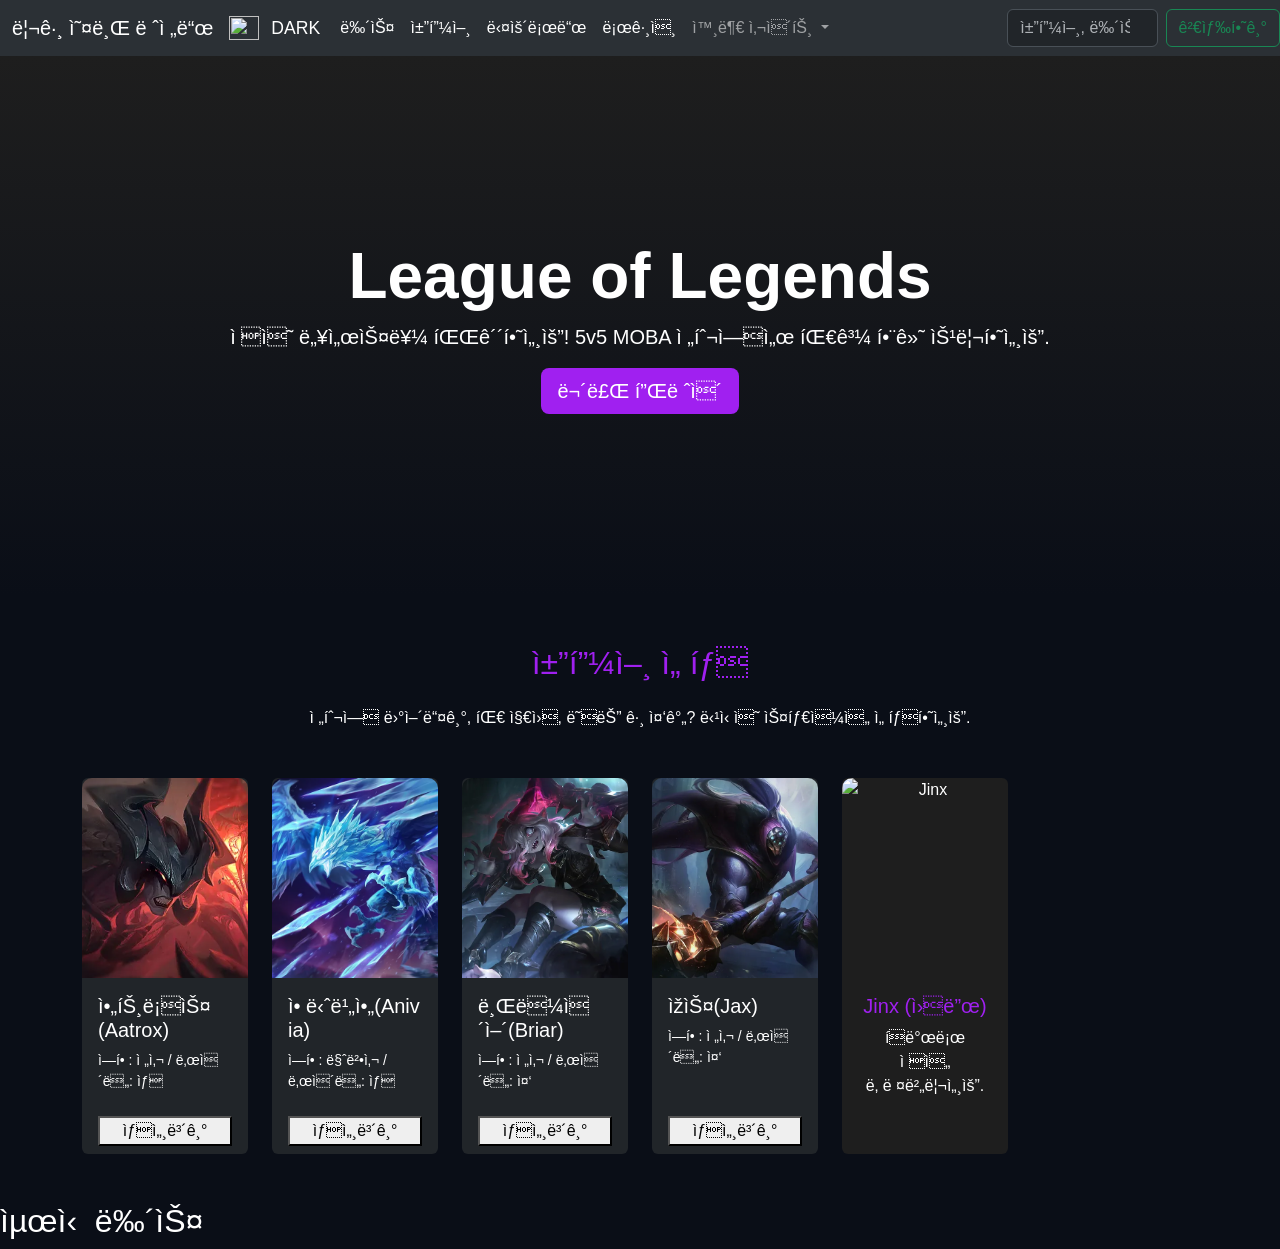
==== commit 9ebe78dc: "9주차 수업내용" ====
--- a/src/main/resources/META-INF/resources/index.html
+++ b/src/main/resources/META-INF/resources/index.html
@@ -5,7 +5,9 @@
     <link href="https://cdn.jsdelivr.net/npm/bootstrap@5.3.8/dist/css/bootstrap.min.css" rel="stylesheet" integrity="sha384-sRIl4kxILFvY47J16cr9ZwB07vP4J8+LH7qKQnuqkuIAvNWLzeN8tE5YBujZqJLB" crossorigin="anonymous">
     <script src="js/bootstrap.bundle.min.js"></script>
     <script src="js/test.js"></script>
-    
+    <script src="js/test2.js"></script>
+    <script src="js/toggle.js"></script>
+
     <script>
         window.onload = function() {
         alert("메인 페이지 로딩 완료");
@@ -53,9 +55,12 @@
 <nav class="navbar navbar-expand-lg bg-body-tertiary" data-bs-theme="dark">
 <div class="container-fluid">
   <a class="navbar-brand" href="#">리그 오브 레전드</a>
-  <button class="navbar-toggler" type="button" data-bs-toggle="collapse" data-bs-target="#navbarNavDropdown" aria-controls="navbarNavDropdown" aria-expanded="false" aria-label="Toggle navigation">
-    <span class="navbar-toggler-icon"></span>
-  </button>
+<img src="/images/LOL.webp" alt="" width="30" height="24">
+<!-- [변경] "Navbar" 텍스트 → 다크/라이트 토글 버튼 -->
+<button class="btn border-0" id="themeToggleBtn" onclick="toggleTheme()">
+DARK
+</button>
+
   <div class="collapse navbar-collapse" id="navbarNavDropdown">
     <ul class="navbar-nav">
       <li class="nav-item">
--- a/src/main/resources/META-INF/resources/css/main.css
+++ b/src/main/resources/META-INF/resources/css/main.css
@@ -87,3 +87,17 @@
             height: 200px;
             object-fit: cover; /* 이미지가찌그러지지않게채움*/
             }
+
+            /* ── [추가] 테마 토글 버튼 (폰트 크기, 색상 등 ) ──────────────── */
+#themeToggleBtn { font-size: 1.1rem; color: #fff; }
+body.light-mode #themeToggleBtn { color: #212529; }
+
+/* ── [추가] 라이트 모드 (다양한 색상 정보 ─────────────────────── */
+body.light-mode { background-color: #f8f9fa; color: #212529; }
+body.light-mode .navbar { background-color: #e9ecef !important; }
+body.light-mode .navbar .navbar-brand,
+body.light-mode .navbar .nav-link { color: #212529 !important; }
+body.light-mode .hero { background: linear-gradient(to bottom, #dce3ea, #f8f9fa); }
+body.light-mode .card { background-color: #ffffff; color: #212529; border: 1px solid #dee2e6; }
+body.light-mode .card-title { color: #212529; }
+body.light-mode .card-text { color: #555; }
